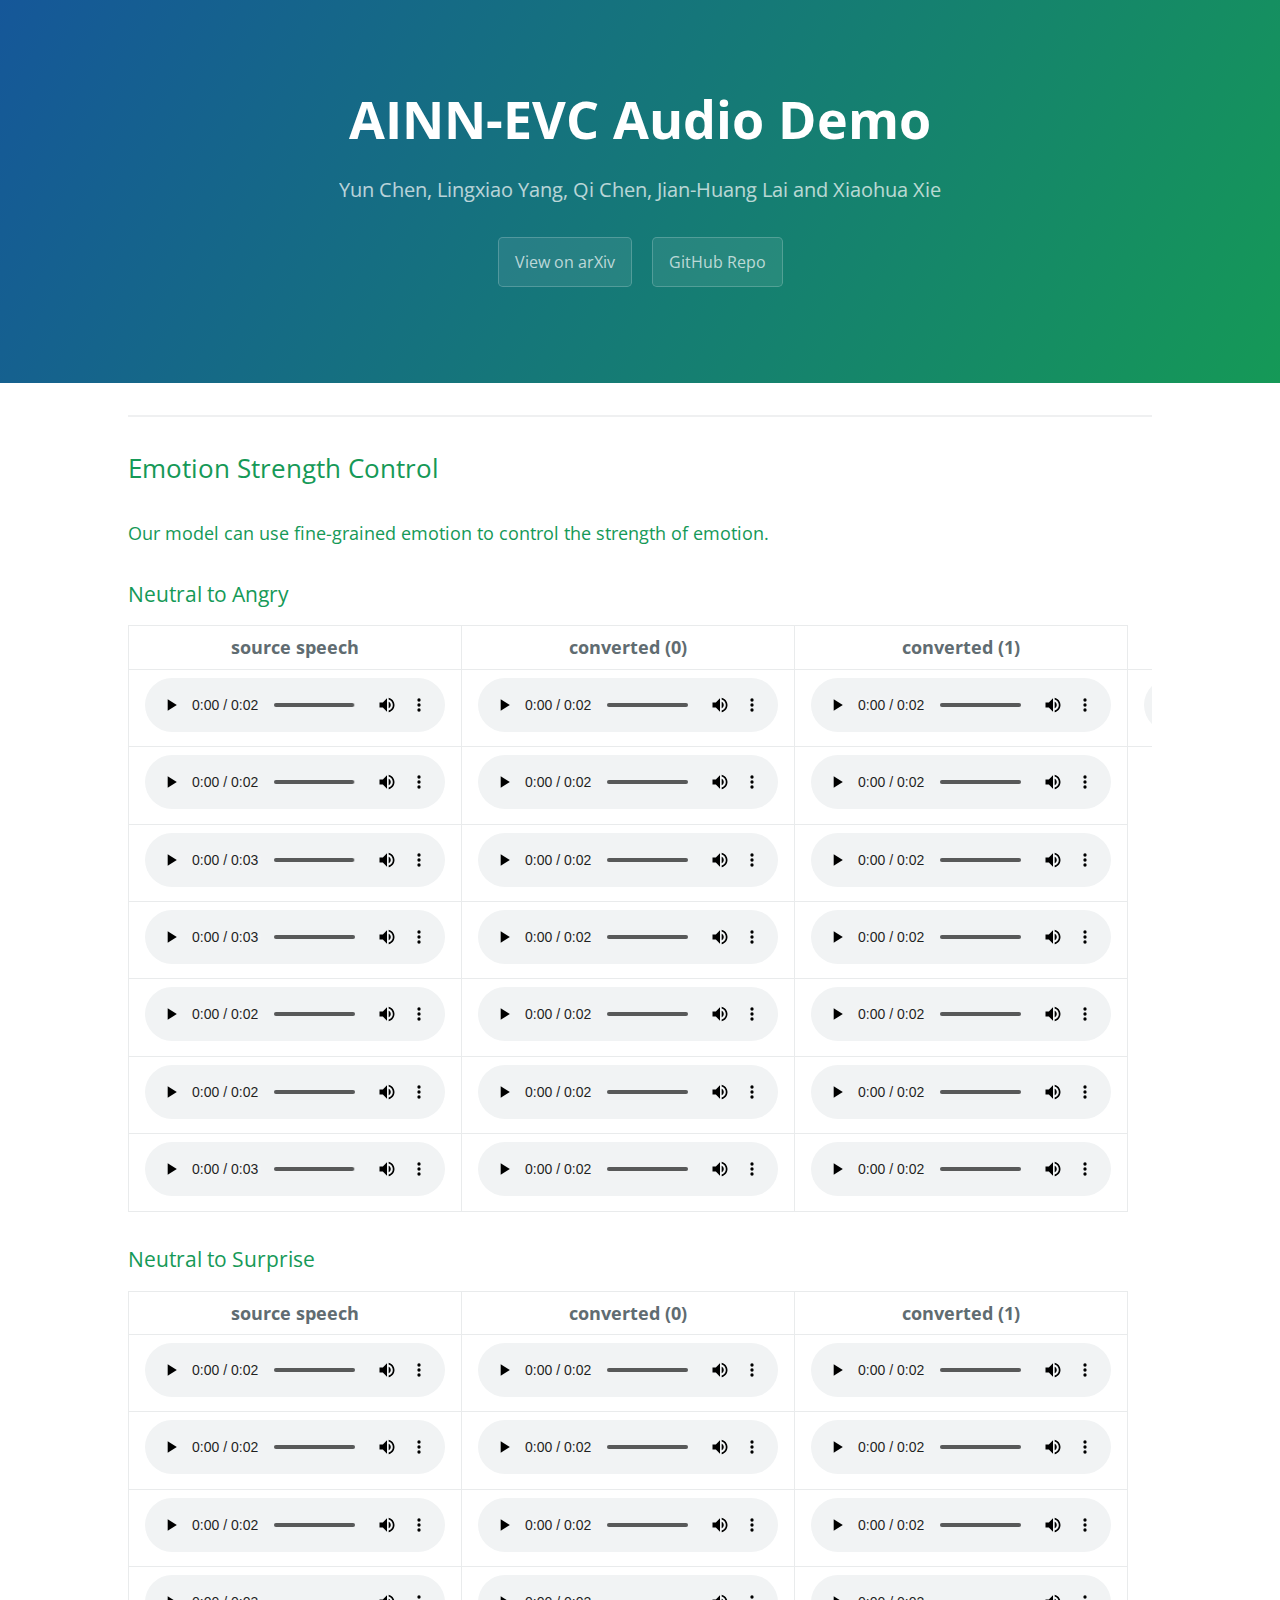
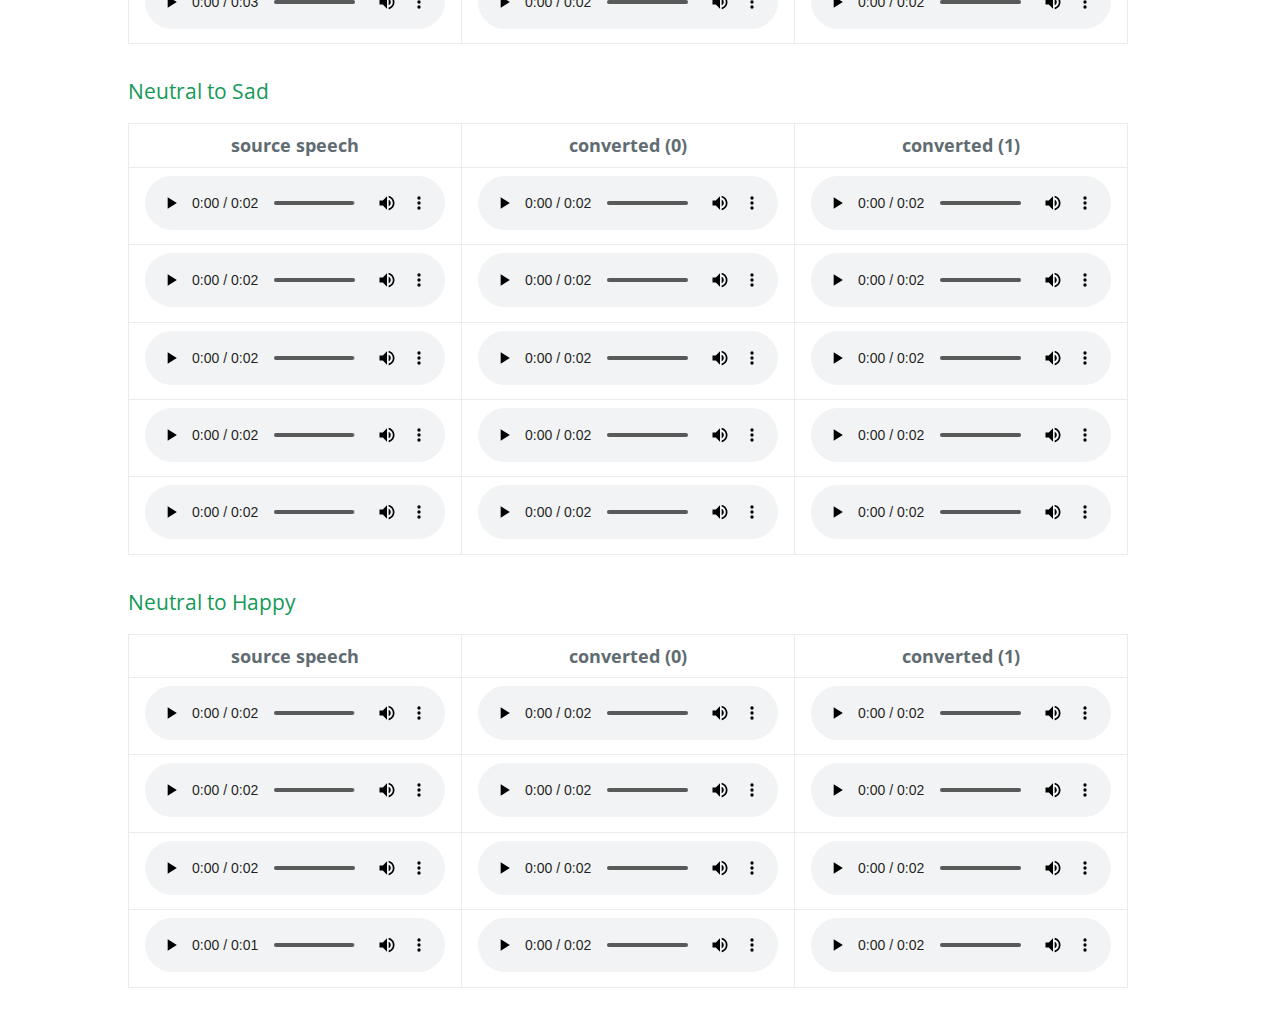
==== index.html @ d30c0eed "Rename index3.html to index.html" ====
<!DOCTYPE html>
<html lang="en-US">
  <head>

    
    <meta charset="UTF-8">

<!-- Begin Jekyll SEO tag v2.7.1 -->
<title>AINN | AINN Audio Demo</title>
<meta name="generator" content="Jekyll v3.9.0" />
<meta property="og:title" content="Attention-based Interactive Disentangling Network for Instance-level Emotional Voice Conversion
Track Name" />
<meta property="og:locale" content="en_US" />
<meta name="description" content="Yun Chen, Lingxiao Yang, Qi Chen, Jian-Huang Lai and Xiaohua Xie" />
<meta property="og:description" content="Yun Chen, Lingxiao Yang, Qi Chen, Jian-Huang Lai and Xiaohua Xie" />
<link rel="canonical" href="https://yChenN1.github.io/" />
<meta property="og:url" content="https://ychenN1/.github.io/" />
<meta property="og:site_name" content="AINN Audio Demo" />
<meta name="twitter:card" content="summary" />
<meta property="twitter:title" content="AINN" />
<script type="application/ld+json">
{"description":"Yun Chen, Lingxiao Yang, Qi Chen, Jian-Huang Lai and Xiaohua Xie","url":"https://yChenN1.github.io/","@type":"WebSite","headline":"AINN","name":"AINN Audio Demo","@context":"https://schema.org"}</script>
<!-- End Jekyll SEO tag -->

    <link rel="preconnect" href="https://fonts.gstatic.com">
    <link rel="preload" href="https://fonts.googleapis.com/css?family=Open+Sans:400,700&display=swap" as="style" type="text/css" crossorigin>
    <meta name="viewport" content="width=device-width, initial-scale=1">
    <meta name="theme-color" content="#157878">
    <meta name="apple-mobile-web-app-status-bar-style" content="black-translucent">
    <link rel="stylesheet" href="./assets/css/style.css">
  </head>
  <body>
    <header class="page-header" role="banner">
      <h1 class="project-name">AINN-EVC Audio Demo</h1>
      <h2 class="project-tagline">Yun Chen, Lingxiao Yang, Qi Chen, Jian-Huang Lai and Xiaohua Xie</h2>
        <a class="btn">View on arXiv</a>
<!--         <a href="https://arxiv.org/abs/2107.10394" class="btn">View on arXiv</a> -->
        <a class="btn">GitHub Repo</a>
<!--         <a href="https://github.com/yl4579/StarGANv2-VC" class="btn">GitHub Repo</a> -->
    </header>

    
    <main id="content" class="main-content" role="main">

<!-- <h2 id="vctk-dataset">Abstract</h2>
<p style="text-align:justify;">Emotional Voice Conversion aims to manipulate a speech
  according to a given emotion while preserving non-emotion
  components. Existing approaches cannot well express finegrained
  emotional attributes. In this paper, we propose an
  Attention-based Interactive diseNtangling Network (AINN)
  that leverages instance-wise emotional knowledge for voice
  conversion. To effectively train our network, a two-stage
  pipeline is proposed. In Stage I, we introduce inter-speech
  contrastive learning and intra-speech disentanglement learning
  to better separate emotion and content. In Stage II, we
  propose to regularize the conversion with a multi-view consistency
  mechanism. This technique helps us generate more
  fine-grained emotion and maintain speech content. Extensive
  experiments show that our AINN outperforms state-of-thearts
  in both objective and subjective metrics. Our code will
  be available.
</p> -->

<hr />

    <!-- <h1 id="starganv2-vc">AINN-EVC</h1> -->
<!-- <h2 id='vctk-dataset'> Model Architecture </h2>

<p style="text-align: center;">
<img src="./images/model.png" width="1200">
</p> -->





<h2>Emotion Strength Control</h2>
<h4>Our model can use fine-grained emotion to control the strength of emotion. </h4>

<h3 id="female-to-female">Neutral to Angry</h3>

<table>
    <thead>
      <tr>
        <th style="text-align: center">source speech</th>
        <th style="text-align: center">converted (0)</th>
        <th style="text-align: center">converted (1)</th>
      </tr>
    </thead>
    <tbody>
  
        <!-- <tr>
            <th style="text-align: center"> </th>
            <th style="text-align: center">weak</th>
            <th style="text-align: center">strong</strong></th>
        </tr>
       -->
        <!-- first group -->
        <tr>
            <td style="text-align: center"><audio controls="controls">  <source type="audio/wav" src="./audios/source/0015_000025.wav">&lt;/source&gt; </audio></td>
            <td style="text-align: center"><audio controls="controls">  <source type="audio/wav" src="./audios/strength/0015_000025_0015_000390_neu2ang.wav" />&lt;/source&gt; </audio></td>           
            <td style="text-align: center"><audio controls="controls">  <source type="audio/wav" src="./audios/strength/0015_000025_0015_000396_neu2ang.wav" />&lt;/source&gt; </audio></td>
            <td style="text-align: center"><audio controls="controls">  <source type="audio/wav" src="./audios/strength/0015_000025_0015_000397_neu2ang.wav" />&lt;/source&gt; </audio></td>
        </tr>
 

        <!-- second group --> 

        <tr>
            <td style="text-align: center"><audio controls="controls">  <source type="audio/wav" src="./audios/source/0015_000030.wav" />&lt;/source&gt; </audio></td>
            <td style="text-align: center"><audio controls="controls">  <source type="audio/wav" src="./audios/strength/0015_000030_0015_000397_neu2ang.wav" />&lt;/source&gt; </audio></td>
            <td style="text-align: center"><audio controls="controls">  <source type="audio/wav" src="./audios/strength/0015_000030_0015_000399_neu2ang.wav" />&lt;/source&gt; </audio></td>
        </tr>
       
        <!-- third group  -->
        <tr>
            <td style="text-align: center"><audio controls="controls">  <source type="audio/wav" src="./audios/source/0015_000048.wav" />&lt;/source&gt; </audio></td>
            <td style="text-align: center"><audio controls="controls">  <source type="audio/wav" src="./audios/strength/0015_000048_0015_000398_neu2ang.wav" />&lt;/source&gt; </audio></td>
            <td style="text-align: center"><audio controls="controls">  <source type="audio/wav" src="./audios/strength/0015_000048_0015_000399_neu2ang.wav" />&lt;/source&gt; </audio></td>
        </tr>

        <!-- 4th group -->
        <tr>
            <td style="text-align: center"><audio controls="controls">  <source type="audio/wav" src="./audios/source/0015_000045.wav" />&lt;/source&gt; </audio></td>
            <td style="text-align: center"><audio controls="controls">  <source type="audio/wav" src="./audios/strength/0015_000045_0015_000378_neu2ang.wav" />&lt;/source&gt; </audio></td>
            <td style="text-align: center"><audio controls="controls">  <source type="audio/wav" src="./audios/strength/0015_000045_0015_000390_neu2ang.wav" />&lt;/source&gt; </audio></td>
        
        </tr>

        <!-- 5th group -->
        <tr>
            <td style="text-align: center"><audio controls="controls">  <source type="audio/wav" src="./audios/source/0012_000048.wav" />&lt;/source&gt; </audio></td>
            <td style="text-align: center"><audio controls="controls">  <source type="audio/wav" src="./audios/strength/0012_000048_0012_000373_neu2ang.wav" />&lt;/source&gt; </audio></td>
            <td style="text-align: center"><audio controls="controls">  <source type="audio/wav" src="./audios/strength/0012_000048_0012_000387_neu2ang.wav" />&lt;/source&gt; </audio></td>
        </tr>

        <!-- 6th group -->
        <tr>
            <td style="text-align: center"><audio controls="controls">  <source type="audio/wav" src="./audios/source/0013_000027.wav" />&lt;/source&gt; </audio></td>
            <td style="text-align: center"><audio controls="controls">  <source type="audio/wav" src="./audios/strength/0013_000027_0013_000383_neu2ang.wav" />&lt;/source&gt; </audio></td>
            <td style="text-align: center"><audio controls="controls">  <source type="audio/wav" src="./audios/strength/0013_000027_0013_000387_neu2ang.wav" />&lt;/source&gt; </audio></td>
        </tr>
        
        <!-- 7th group -->
        <tr>
            <td style="text-align: center"><audio controls="controls">  <source type="audio/wav" src="./audios/source/0013_000045.wav" />&lt;/source&gt; </audio></td>
            <td style="text-align: center"><audio controls="controls">  <source type="audio/wav" src="./audios/strength/0013_000045_0013_000372_neu2ang.wav" />&lt;/source&gt; </audio></td>
            <td style="text-align: center"><audio controls="controls">  <source type="audio/wav" src="./audios/strength/0013_000045_0013_000387_neu2ang.wav" />&lt;/source&gt; </audio></td>
        </tr>
  
       
    </tbody>
  </table>
  
  
  
<h3 id="female-to-female">Neutral to Surprise</h3>

  <table>
    <thead>
      <tr>
        <th style="text-align: center">source speech</th>
        <th style="text-align: center">converted (0)</th>
        <th style="text-align: center">converted (1)</th>
      </tr>
    </thead>
    <tbody>
  
        <!-- <tr>
            <th style="text-align: center"> </th>
            <th style="text-align: center">weak</th>
            <th style="text-align: center">strong</strong></th>
        </tr>
   -->
        <!-- first group -->
        <tr>
            <td style="text-align: center"><audio controls="controls">  <source type="audio/wav" src="./audios/source/0017_000030.wav" />&lt;/source&gt; </audio></td>
            <td style="text-align: center"><audio controls="controls">  <source type="audio/wav" src="./audios/strength/0017_000030_0017_001423_neu2sup.wav" />&lt;/source&gt; </audio></td>
            <td style="text-align: center"><audio controls="controls">  <source type="audio/wav" src="./audios/strength/0017_000030_0017_001447_neu2sup.wav" />&lt;/source&gt; </audio></td>
        </tr>

        <!-- second group -->
        
        <tr>
            <td style="text-align: center"><audio controls="controls">  <source type="audio/wav" src="./audios/source/0011_000036.wav" />&lt;/source&gt; </audio></td>
            <td style="text-align: center"><audio controls="controls">  <source type="audio/wav" src="./audios/strength/0011_000036_0011_001421_neu2sup.wav" />&lt;/source&gt; </audio></td>
            <td style="text-align: center"><audio controls="controls">  <source type="audio/wav" src="./audios/strength/0011_000036_0011_001424_neu2sup.wav" />&lt;/source&gt; </audio></td>
        </tr>
        
        <!-- third group -->
        <tr>
            <td style="text-align: center"><audio controls="controls">  <source type="audio/wav" src="./audios/source/0011_000049.wav" />&lt;/source&gt; </audio></td>
            <td style="text-align: center"><audio controls="controls">  <source type="audio/wav" src="./audios/strength/0011_000049_0011_001421_neu2sup.wav" />&lt;/source&gt; </audio></td>
            <td style="text-align: center"><audio controls="controls">  <source type="audio/wav" src="./audios/strength/0011_000049_0011_001449_neu2sup.wav" />&lt;/source&gt; </audio></td>
        </tr>

        <!-- 4th group -->
        <tr>
            <td style="text-align: center"><audio controls="controls">  <source type="audio/wav" src="./audios/source/0014_000024.wav" />&lt;/source&gt; </audio></td>
            <td style="text-align: center"><audio controls="controls">  <source type="audio/wav" src="./audios/strength/0014_000024_0014_001435_neu2sup.wav" />&lt;/source&gt; </audio></td>
            <td style="text-align: center"><audio controls="controls">  <source type="audio/wav" src="./audios/strength/0014_000024_0014_001436_neu2sup.wav" />&lt;/source&gt; </audio></td>
        </tr>
  

    </tbody>
  </table>
  
  
<h3 id="female-to-female">Neutral to Sad</h3>

<table>
  <thead>
    <tr>
      <th style="text-align: center">source speech</th>
      <th style="text-align: center">converted (0)</th>
      <th style="text-align: center">converted (1)</th>
    </tr>
  </thead>
  <tbody>

    <!-- <tr>
        <th style="text-align: center"> </th>
        <th style="text-align: center">weak</th>
        <th style="text-align: center">strong</strong></th>
    </tr> -->

    <!-- first group -->
    <tr>
        <td style="text-align: center"><audio controls="controls">  <source type="audio/wav" src="./audios/source/0015_000025.wav" />&lt;/source&gt; </audio></td>
        <td style="text-align: center"><audio controls="controls">  <source type="audio/wav" src="./audios/strength/0015_000025_0015_001100_neu2sad.wav" />&lt;/source&gt; </audio></td>
        <td style="text-align: center"><audio controls="controls">  <source type="audio/wav" src="./audios/strength/0015_000025_0015_001082_neu2sad.wav" />&lt;/source&gt; </audio></td>
    </tr>

  
    <!-- second group -->
    <tr>
        <td style="text-align: center"><audio controls="controls">  <source type="audio/wav" src="./audios/source/0019_000046.wav" />&lt;/source&gt; </audio></td>
        <td style="text-align: center"><audio controls="controls">  <source type="audio/wav" src="./audios/strength/0019_000046_0019_001071_neu2sad.wav" />&lt;/source&gt; </audio></td>
        <td style="text-align: center"><audio controls="controls">  <source type="audio/wav" src="./audios/strength/0019_000046_0019_001097_neu2sad.wav" />&lt;/source&gt; </audio></td>
    </tr>
    
    <!-- third group -->
    <tr>
        <td style="text-align: center"><audio controls="controls">  <source type="audio/wav" src="./audios/source/0020_000038.wav" />&lt;/source&gt; </audio></td>
        <td style="text-align: center"><audio controls="controls">  <source type="audio/wav" src="./audios/strength/0020_000038_0020_001085_neu2sad.wav" />&lt;/source&gt; </audio></td>
        <td style="text-align: center"><audio controls="controls">  <source type="audio/wav" src="./audios/strength/0020_000038_0020_001099_neu2sad.wav" />&lt;/source&gt; </audio></td>
    </tr>

    <!-- 4th group -->
    <tr>
        <td style="text-align: center"><audio controls="controls">  <source type="audio/wav" src="./audios/source/0012_000049.wav" />&lt;/source&gt; </audio></td>
        <td style="text-align: center"><audio controls="controls">  <source type="audio/wav" src="./audios/strength/0012_000049_0012_001084_neu2sad.wav" />&lt;/source&gt; </audio></td>
        <td style="text-align: center"><audio controls="controls">  <source type="audio/wav" src="./audios/strength/0012_000049_0012_001094_neu2sad.wav" />&lt;/source&gt; </audio></td>
    </tr>

    <!-- 5th group -->
    <tr>
        <td style="text-align: center"><audio controls="controls">  <source type="audio/wav" src="./audios/source/0014_000030.wav" />&lt;/source&gt; </audio></td>
        <td style="text-align: center"><audio controls="controls">  <source type="audio/wav" src="./audios/strength/0014_000030_0014_001072_neu2sad.wav" />&lt;/source&gt; </audio></td>
        <td style="text-align: center"><audio controls="controls">  <source type="audio/wav" src="./audios/strength/0014_000030_0014_001093_neu2sad.wav" />&lt;/source&gt; </audio></td>
    </tr>


  </tbody>
</table>

<h3 id="female-to-female">Neutral to Happy</h3>

<table>
    <thead>
      <tr>
        <th style="text-align: center">source speech</th>
        <th style="text-align: center">converted (0)</th>
        <th style="text-align: center">converted (1)</th>
      </tr>
    </thead>
    <tbody>
  
        <!-- <tr>
            <th style="text-align: center"> </th>
            <th style="text-align: center">weak</th>
            <th style="text-align: center">strong</strong></th>
        </tr>
   -->
        
        <!-- first group -->
      
        <tr>
            <td style="text-align: center"><audio controls="controls">  <source type="audio/wav" src="./audios/source/0018_000025.wav" />&lt;/source&gt; </audio></td>
            <td style="text-align: center"><audio controls="controls">  <source type="audio/wav" src="./audios/strength/0018_000025_0018_000729_neu2hap.wav" />&lt;/source&gt; </audio></td>
            <td style="text-align: center"><audio controls="controls">  <source type="audio/wav" src="./audios/strength/0018_000025_0018_000748_neu2hap.wav" />&lt;/source&gt; </audio></td>
        </tr>
  
      <!-- second group -->
      <tr>
        <td style="text-align: center"><audio controls="controls">  <source type="audio/wav" src="./audios/source/0011_000021.wav" />&lt;/source&gt; </audio></td>
        <td style="text-align: center"><audio controls="controls">  <source type="audio/wav" src="./audios/strength/0011_000021_0011_000723_neu2hap.wav" />&lt;/source&gt; </audio></td>
        <td style="text-align: center"><audio controls="controls">  <source type="audio/wav" src="./audios/strength/0011_000021_0011_000738_neu2hap.wav" />&lt;/source&gt; </audio></td>
        </tr>

        <!-- third group -->
        <tr>
            <td style="text-align: center"><audio controls="controls">  <source type="audio/wav" src="./audios/source/0011_000039.wav" />&lt;/source&gt; </audio></td>
            <td style="text-align: center"><audio controls="controls">  <source type="audio/wav" src="./audios/strength/0011_000039_0011_000735_neu2hap.wav" />&lt;/source&gt; </audio></td>
            <td style="text-align: center"><audio controls="controls">  <source type="audio/wav" src="./audios/strength/0011_000039_0011_000749_neu2hap.wav" />&lt;/source&gt; </audio></td>
        </tr>

        <!-- 4th group -->
        <tr>
            <td style="text-align: center"><audio controls="controls">  <source type="audio/wav" src="./audios/source/0012_000041.wav" />&lt;/source&gt; </audio></td>
            <td style="text-align: center"><audio controls="controls">  <source type="audio/wav" src="./audios/strength/0012_000041_0012_000725_neu2hap.wav" />&lt;/source&gt; </audio></td>
            <td style="text-align: center"><audio controls="controls">  <source type="audio/wav" src="./audios/strength/0012_000041_0012_000745_neu2hap.wav" />&lt;/source&gt; </audio></td>
        </tr>
  

  
    </tbody>
  </table>
---- assets/css/style.css ----
/*! normalize.css v3.0.2 | MIT License | git.io/normalize */@import url("https://fonts.googleapis.com/css?family=Open+Sans:400,700&display=swap");
html{font-family:sans-serif;-ms-text-size-adjust:100%;-webkit-text-size-adjust:100%}body{margin:0}article,aside,details,figcaption,figure,footer,header,hgroup,main,menu,nav,section,summary{display:block}audio,canvas,progress,video{display:inline-block;vertical-align:baseline}audio:not([controls]){display:none;height:0}[hidden],template{display:none}a{background-color:transparent}a:active,a:hover{outline:0}abbr[title]{border-bottom:1px dotted}b,strong{font-weight:bold}dfn{font-style:italic}h1{font-size:2em;margin:0.67em 0}mark{background:#ff0;color:#000}small{font-size:80%}sub,sup{font-size:75%;line-height:0;position:relative;vertical-align:baseline}sup{top:-0.5em}sub{bottom:-0.25em}img{border:0}svg:not(:root){overflow:hidden}figure{margin:1em 40px}hr{box-sizing:content-box;height:0}pre{overflow:auto}code,kbd,pre,samp{font-family:monospace, monospace;font-size:1em}button,input,optgroup,select,textarea{color:inherit;font:inherit;margin:0}button{overflow:visible}button,select{text-transform:none}button,html input[type="button"],input[type="reset"],input[type="submit"]{-webkit-appearance:button;cursor:pointer}button[disabled],html input[disabled]{cursor:default}button::-moz-focus-inner,input::-moz-focus-inner{border:0;padding:0}input{line-height:normal}input[type="checkbox"],input[type="radio"]{box-sizing:border-box;padding:0}input[type="number"]::-webkit-inner-spin-button,input[type="number"]::-webkit-outer-spin-button{height:auto}input[type="search"]{-webkit-appearance:textfield;box-sizing:content-box}input[type="search"]::-webkit-search-cancel-button,input[type="search"]::-webkit-search-decoration{-webkit-appearance:none}fieldset{border:1px solid #c0c0c0;margin:0 2px;padding:0.35em 0.625em 0.75em}legend{border:0;padding:0}textarea{overflow:auto}optgroup{font-weight:bold}table{border-collapse:collapse;border-spacing:0}td,th{padding:0}.highlight table td{padding:5px}.highlight table pre{margin:0}.highlight .cm{color:#999988;font-style:italic}.highlight .cp{color:#999999;font-weight:bold}.highlight .c1{color:#999988;font-style:italic}.highlight .cs{color:#999999;font-weight:bold;font-style:italic}.highlight .c,.highlight .cd{color:#999988;font-style:italic}.highlight .err{color:#a61717;background-color:#e3d2d2}.highlight .gd{color:#000000;background-color:#ffdddd}.highlight .ge{color:#000000;font-style:italic}.highlight .gr{color:#aa0000}.highlight .gh{color:#999999}.highlight .gi{color:#000000;background-color:#ddffdd}.highlight .go{color:#888888}.highlight .gp{color:#555555}.highlight .gs{font-weight:bold}.highlight .gu{color:#aaaaaa}.highlight .gt{color:#aa0000}.highlight .kc{color:#000000;font-weight:bold}.highlight .kd{color:#000000;font-weight:bold}.highlight .kn{color:#000000;font-weight:bold}.highlight .kp{color:#000000;font-weight:bold}.highlight .kr{color:#000000;font-weight:bold}.highlight .kt{color:#445588;font-weight:bold}.highlight .k,.highlight .kv{color:#000000;font-weight:bold}.highlight .mf{color:#009999}.highlight .mh{color:#009999}.highlight .il{color:#009999}.highlight .mi{color:#009999}.highlight .mo{color:#009999}.highlight .m,.highlight .mb,.highlight .mx{color:#009999}.highlight .sb{color:#d14}.highlight .sc{color:#d14}.highlight .sd{color:#d14}.highlight .s2{color:#d14}.highlight .se{color:#d14}.highlight .sh{color:#d14}.highlight .si{color:#d14}.highlight .sx{color:#d14}.highlight .sr{color:#009926}.highlight .s1{color:#d14}.highlight .ss{color:#990073}.highlight .s{color:#d14}.highlight .na{color:#008080}.highlight .bp{color:#999999}.highlight .nb{color:#0086B3}.highlight .nc{color:#445588;font-weight:bold}.highlight .no{color:#008080}.highlight .nd{color:#3c5d5d;font-weight:bold}.highlight .ni{color:#800080}.highlight .ne{color:#990000;font-weight:bold}.highlight .nf{color:#990000;font-weight:bold}.highlight .nl{color:#990000;font-weight:bold}.highlight .nn{color:#555555}.highlight .nt{color:#000080}.highlight .vc{color:#008080}.highlight .vg{color:#008080}.highlight .vi{color:#008080}.highlight .nv{color:#008080}.highlight .ow{color:#000000;font-weight:bold}.highlight .o{color:#000000;font-weight:bold}.highlight .w{color:#bbbbbb}.highlight{background-color:#f8f8f8}*{box-sizing:border-box}body{padding:0;margin:0;font-family:"Open Sans", "Helvetica Neue", Helvetica, Arial, sans-serif;font-size:16px;line-height:1.5;color:#606c71}#skip-to-content{height:1px;width:1px;position:absolute;overflow:hidden;top:-10px}#skip-to-content:focus{position:fixed;top:10px;left:10px;height:auto;width:auto;background:#e19447;outline:thick solid #e19447}a{color:#1e6bb8;text-decoration:none}a:hover{text-decoration:underline}.btn{display:inline-block;margin-bottom:1rem;color:rgba(255,255,255,0.7);background-color:rgba(255,255,255,0.08);border-color:rgba(255,255,255,0.2);border-style:solid;border-width:1px;border-radius:0.3rem;transition:color 0.2s, background-color 0.2s, border-color 0.2s}.btn:hover{color:rgba(255,255,255,0.8);text-decoration:none;background-color:rgba(255,255,255,0.2);border-color:rgba(255,255,255,0.3)}.btn+.btn{margin-left:1rem}@media screen and (min-width: 64em){.btn{padding:0.75rem 1rem}}@media screen and (min-width: 42em) and (max-width: 64em){.btn{padding:0.6rem 0.9rem;font-size:0.9rem}}@media screen and (max-width: 42em){.btn{display:block;width:100%;padding:0.75rem;font-size:0.9rem}.btn+.btn{margin-top:1rem;margin-left:0}}.page-header{color:#fff;text-align:center;background-color:#159957;background-image:linear-gradient(120deg, #155799, #159957)}@media screen and (min-width: 64em){.page-header{padding:5rem 6rem}}@media screen and (min-width: 42em) and (max-width: 64em){.page-header{padding:3rem 4rem}}@media screen and (max-width: 42em){.page-header{padding:2rem 1rem}}.project-name{margin-top:0;margin-bottom:0.1rem}@media screen and (min-width: 64em){.project-name{font-size:3.25rem}}@media screen and (min-width: 42em) and (max-width: 64em){.project-name{font-size:2.25rem}}@media screen and (max-width: 42em){.project-name{font-size:1.75rem}}.project-tagline{margin-bottom:2rem;font-weight:normal;opacity:0.7}@media screen and (min-width: 64em){.project-tagline{font-size:1.25rem}}@media screen and (min-width: 42em) and (max-width: 64em){.project-tagline{font-size:1.15rem}}@media screen and (max-width: 42em){.project-tagline{font-size:1rem}}.main-content{word-wrap:break-word}.main-content :first-child{margin-top:0}@media screen and (min-width: 64em){.main-content{max-width:64rem;padding:2rem 0rem;margin:0 auto;font-size:1.1rem}}@media screen and (min-width: 42em) and (max-width: 64em){.main-content{padding:2rem 4rem;font-size:1.1rem}}@media screen and (max-width: 42em){.main-content{padding:2rem 1rem;font-size:1rem}}.main-content kbd{background-color:#fafbfc;border:1px solid #c6cbd1;border-bottom-color:#959da5;border-radius:3px;box-shadow:inset 0 -1px 0 #959da5;color:#444d56;display:inline-block;font-size:11px;line-height:10px;padding:3px 5px;vertical-align:middle}.main-content img{max-width:100%}.main-content h1,.main-content h2,.main-content h3,.main-content h4,.main-content h5,.main-content h6{margin-top:2rem;margin-bottom:1rem;font-weight:normal;color:#159957}.main-content p{margin-bottom:1em}.main-content code{padding:2px 4px;font-family:Consolas, "Liberation Mono", Menlo, Courier, monospace;font-size:0.9rem;color:#567482;background-color:#f3f6fa;border-radius:0.3rem}.main-content pre{padding:0.8rem;margin-top:0;margin-bottom:1rem;font:1rem Consolas, "Liberation Mono", Menlo, Courier, monospace;color:#567482;word-wrap:normal;background-color:#f3f6fa;border:solid 1px #dce6f0;border-radius:0.3rem}.main-content pre>code{padding:0;margin:0;font-size:0.9rem;color:#567482;word-break:normal;white-space:pre;background:transparent;border:0}.main-content .highlight{margin-bottom:1rem}.main-content .highlight pre{margin-bottom:0;word-break:normal}.main-content .highlight pre,.main-content pre{padding:0.8rem;overflow:auto;font-size:0.9rem;line-height:1.45;border-radius:0.3rem;-webkit-overflow-scrolling:touch}.main-content pre code,.main-content pre tt{display:inline;max-width:initial;padding:0;margin:0;overflow:initial;line-height:inherit;word-wrap:normal;background-color:transparent;border:0}.main-content pre code:before,.main-content pre code:after,.main-content pre tt:before,.main-content pre tt:after{content:normal}.main-content ul,.main-content ol{margin-top:0}.main-content blockquote{padding:0 1rem;margin-left:0;color:#819198;border-left:0.3rem solid #dce6f0}.main-content blockquote>:first-child{margin-top:0}.main-content blockquote>:last-child{margin-bottom:0}.main-content table{display:block;width:100%;overflow:auto;word-break:normal;word-break:keep-all;-webkit-overflow-scrolling:touch}.main-content table th{font-weight:bold}.main-content table th,.main-content table td{padding:0.5rem 1rem;border:1px solid #e9ebec}.main-content dl{padding:0}.main-content dl dt{padding:0;margin-top:1rem;font-size:1rem;font-weight:bold}.main-content dl dd{padding:0;margin-bottom:1rem}.main-content hr{height:2px;padding:0;margin:1rem 0;background-color:#eff0f1;border:0}.site-footer{padding-top:2rem;margin-top:2rem;border-top:solid 1px #eff0f1}@media screen and (min-width: 64em){.site-footer{font-size:1rem}}@media screen and (min-width: 42em) and (max-width: 64em){.site-footer{font-size:1rem}}@media screen and (max-width: 42em){.site-footer{font-size:0.9rem}}.site-footer-owner{display:block;font-weight:bold}.site-footer-credits{color:#819198}
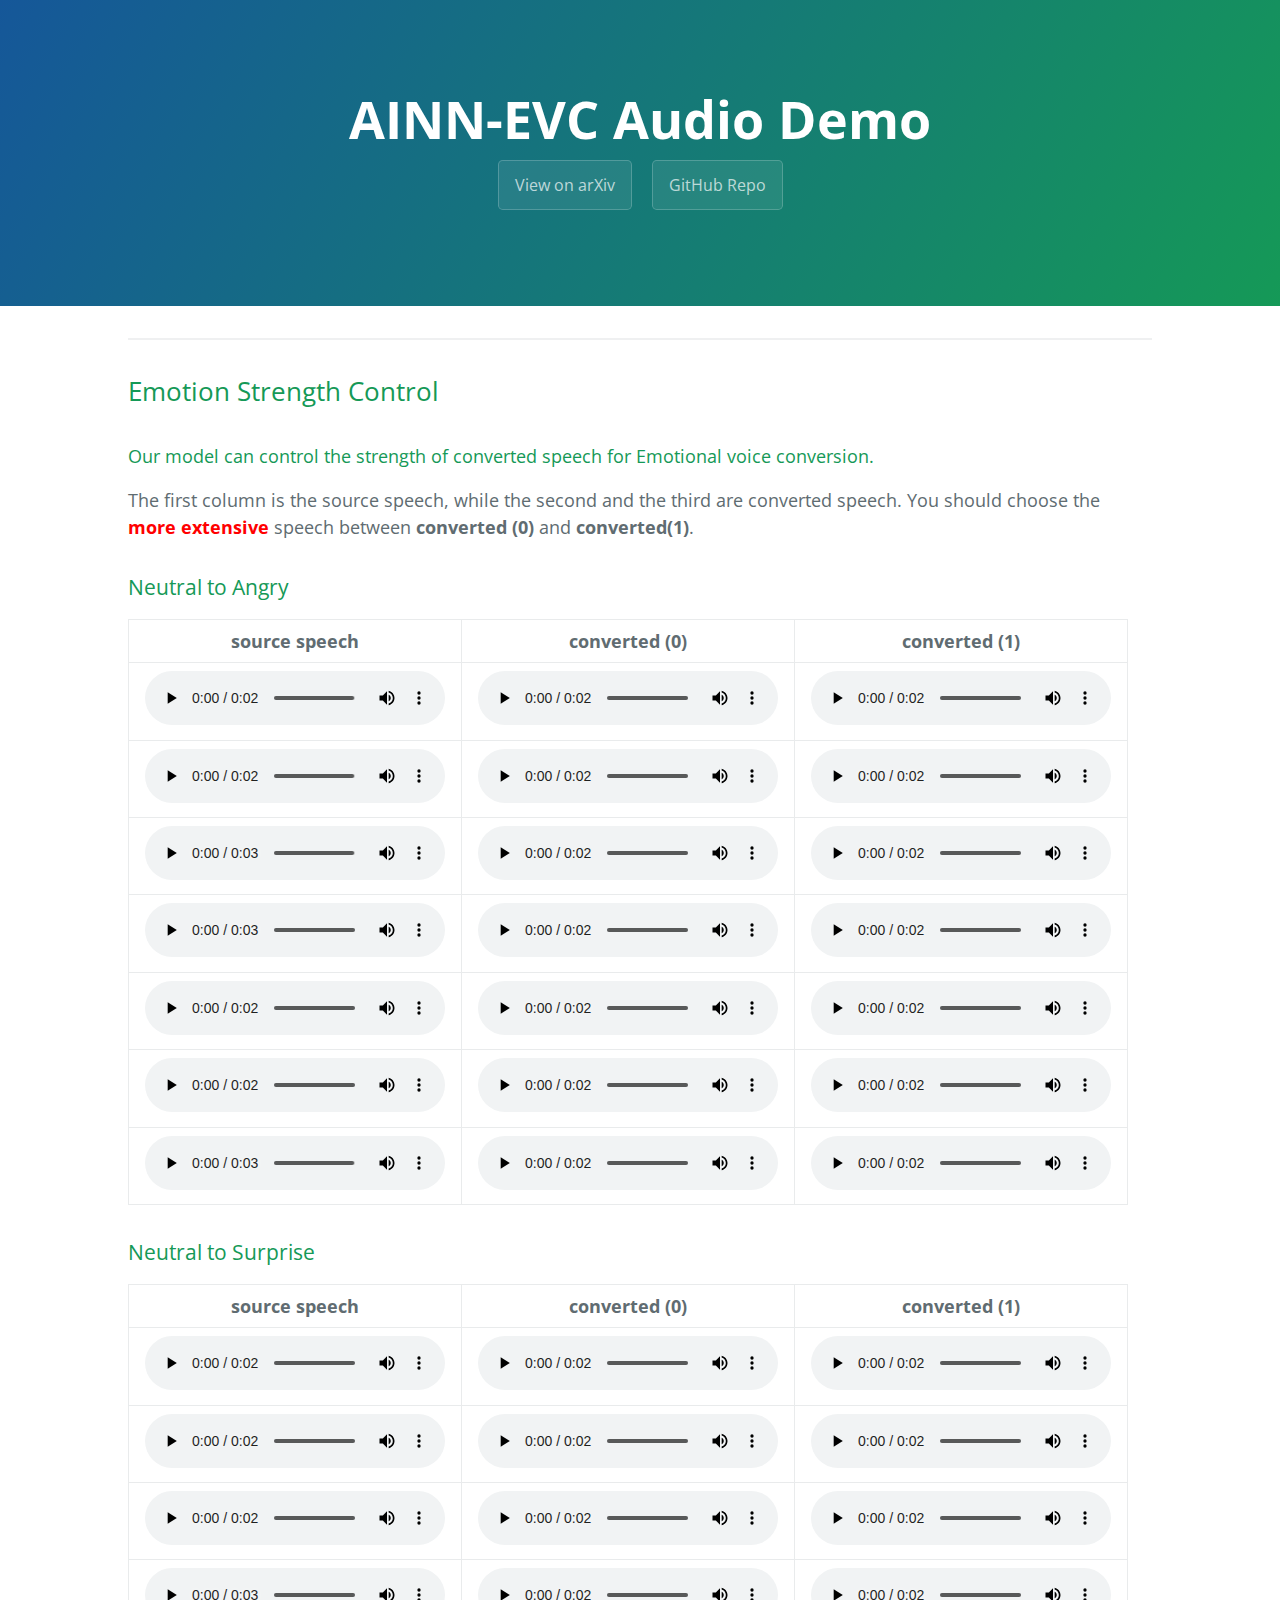
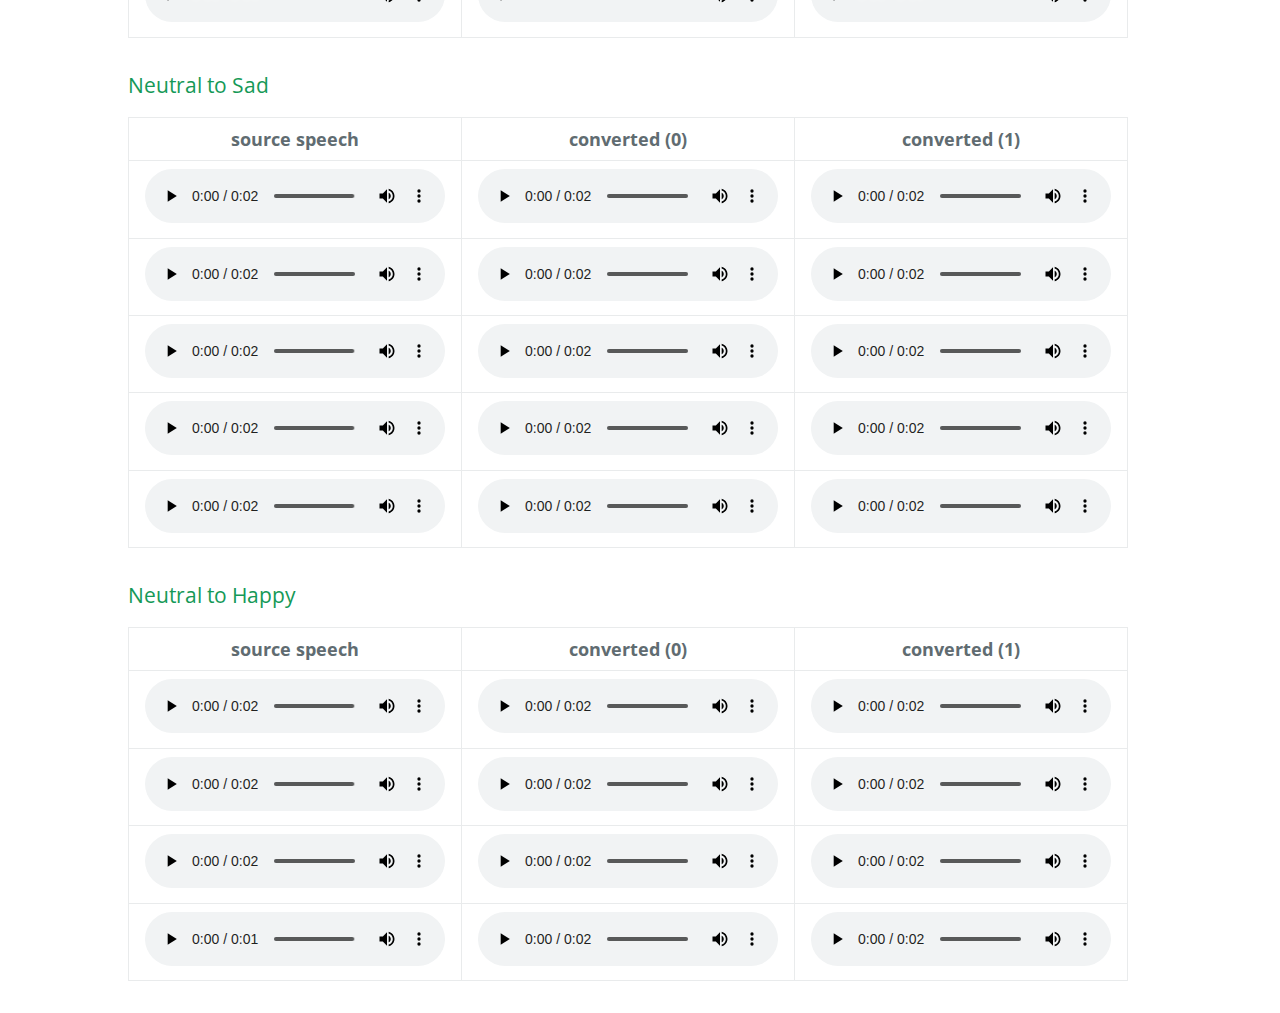
==== commit 396752b7: "Update index.html" ====
--- a/index.html
+++ b/index.html
@@ -33,7 +33,7 @@
   <body>
     <header class="page-header" role="banner">
       <h1 class="project-name">AINN-EVC Audio Demo</h1>
-      <h2 class="project-tagline">Yun Chen, Lingxiao Yang, Qi Chen, Jian-Huang Lai and Xiaohua Xie</h2>
+<!--       <h2 class="project-tagline">Yun Chen, Lingxiao Yang, Qi Chen, Jian-Huang Lai and Xiaohua Xie</h2> -->
         <a class="btn">View on arXiv</a>
 <!--         <a href="https://arxiv.org/abs/2107.10394" class="btn">View on arXiv</a> -->
         <a class="btn">GitHub Repo</a>
@@ -76,7 +76,10 @@
 
 
 <h2>Emotion Strength Control</h2>
-<h4>Our model can use fine-grained emotion to control the strength of emotion. </h4>
+<h4>Our model can control the strength of converted speech for Emotional voice conversion. </h4>
+<p>The first column is the source speech, while the second and the third are converted speech. You should choose the <font color="#FF0000"><b>more extensive</b></font> speech
+    between <b>converted (0)</b> and <b>converted(1)</b>.
+</p>
 
 <h3 id="female-to-female">Neutral to Angry</h3>
 
@@ -99,7 +102,7 @@
         <!-- first group -->
         <tr>
             <td style="text-align: center"><audio controls="controls">  <source type="audio/wav" src="./audios/source/0015_000025.wav">&lt;/source&gt; </audio></td>
-            <td style="text-align: center"><audio controls="controls">  <source type="audio/wav" src="./audios/strength/0015_000025_0015_000390_neu2ang.wav" />&lt;/source&gt; </audio></td>           
+<!--             <td style="text-align: center"><audio controls="controls">  <source type="audio/wav" src="./audios/strength/0015_000025_0015_000390_neu2ang.wav" />&lt;/source&gt; </audio></td>            -->
             <td style="text-align: center"><audio controls="controls">  <source type="audio/wav" src="./audios/strength/0015_000025_0015_000396_neu2ang.wav" />&lt;/source&gt; </audio></td>
             <td style="text-align: center"><audio controls="controls">  <source type="audio/wav" src="./audios/strength/0015_000025_0015_000397_neu2ang.wav" />&lt;/source&gt; </audio></td>
         </tr>
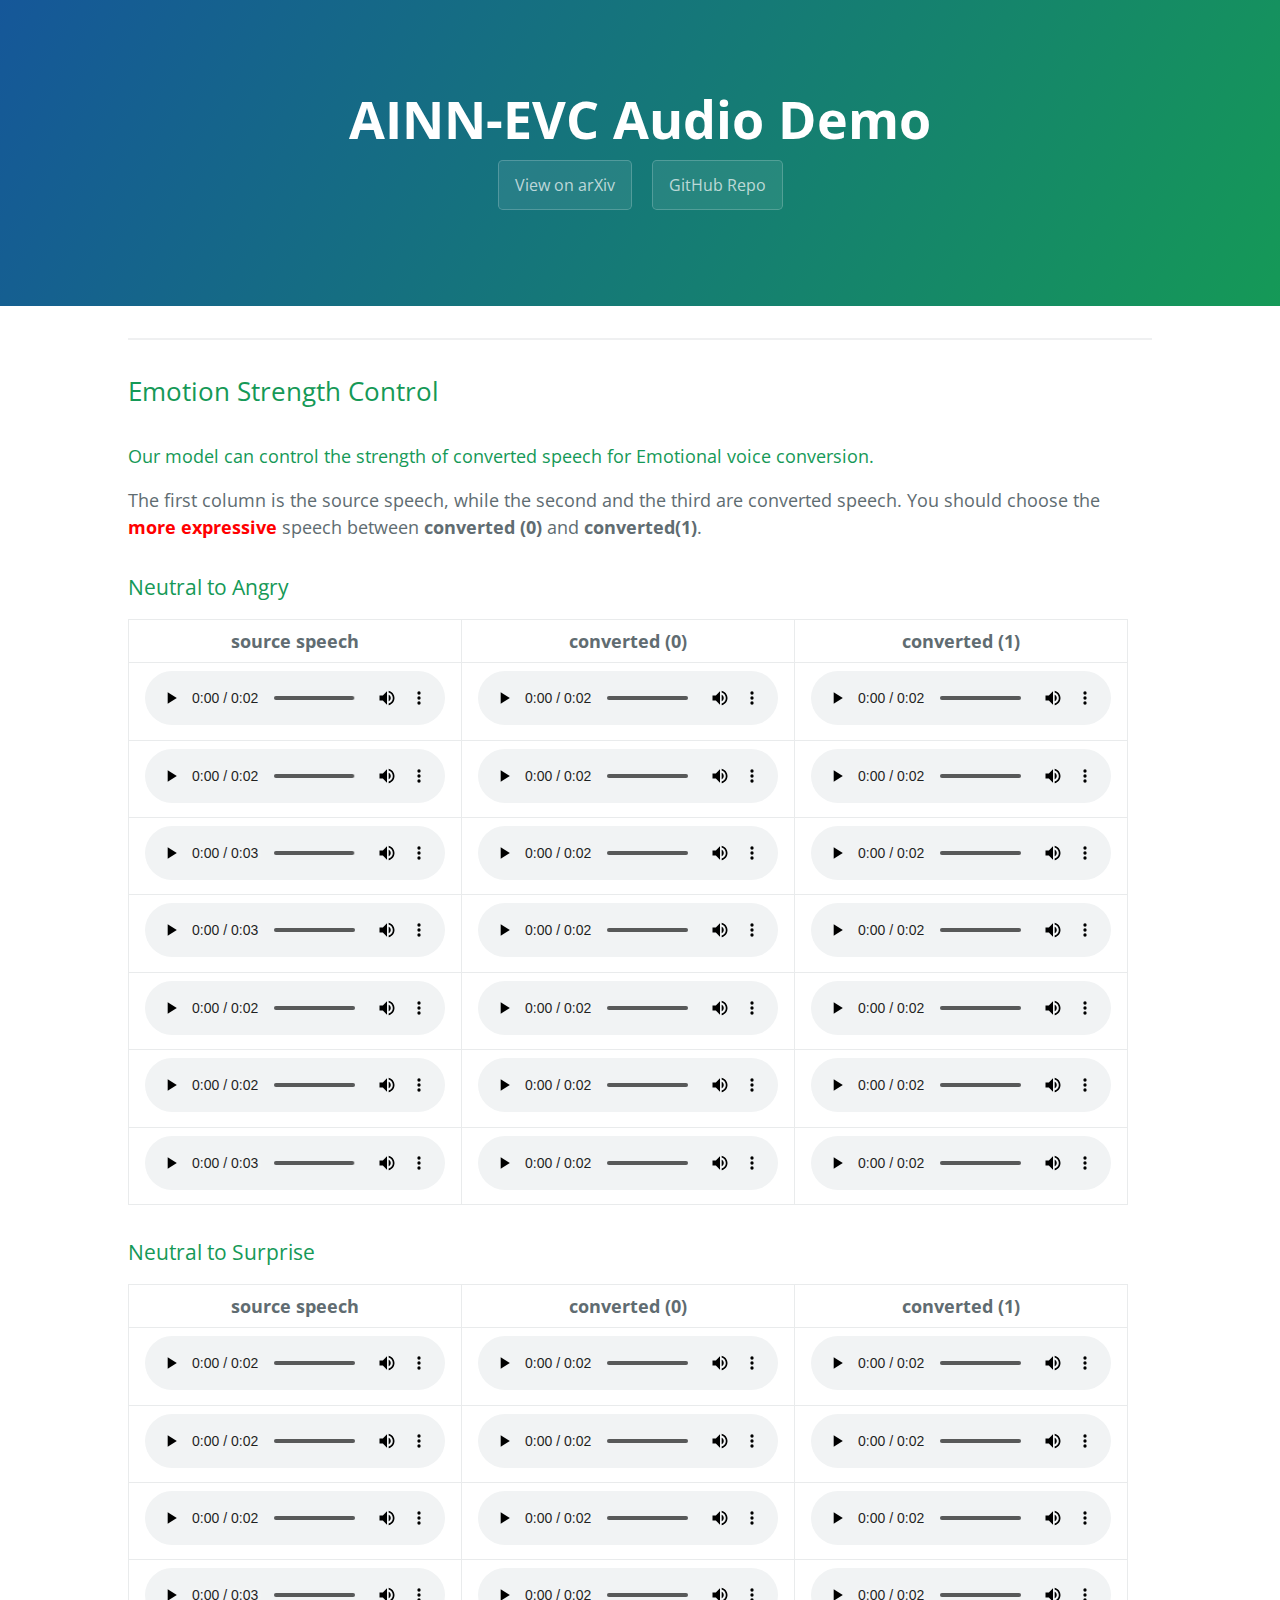
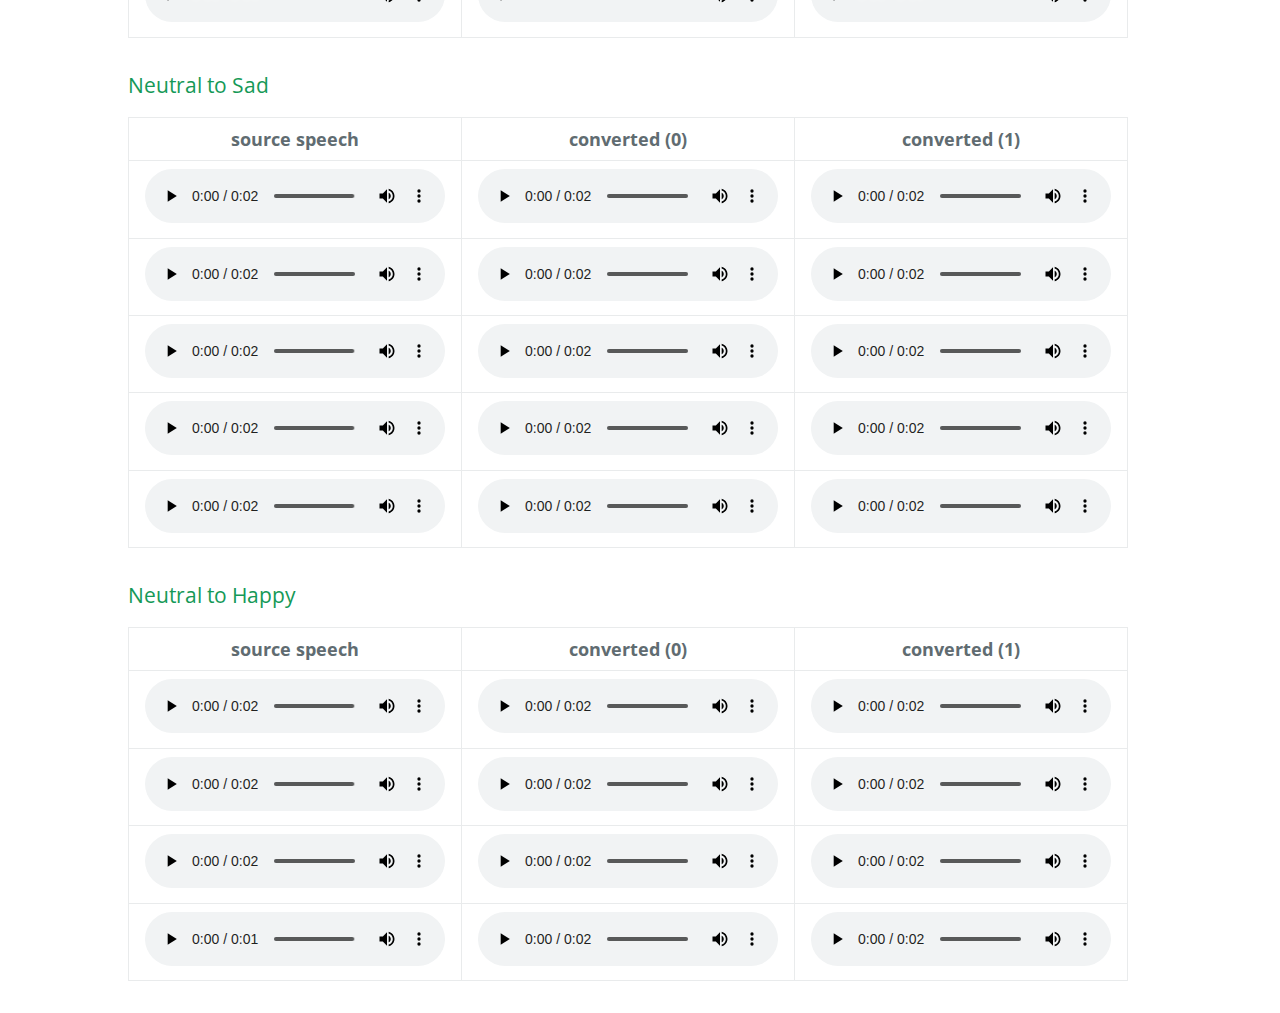
==== commit e2ac33af: "Update index.html" ====
--- a/index.html
+++ b/index.html
@@ -77,7 +77,7 @@
 
 <h2>Emotion Strength Control</h2>
 <h4>Our model can control the strength of converted speech for Emotional voice conversion. </h4>
-<p>The first column is the source speech, while the second and the third are converted speech. You should choose the <font color="#FF0000"><b>more extensive</b></font> speech
+<p>The first column is the source speech, while the second and the third are converted speech. You should choose the <font color="#FF0000"><b>more expressive</b></font> speech
     between <b>converted (0)</b> and <b>converted(1)</b>.
 </p>
 
@@ -231,8 +231,8 @@
     <!-- first group -->
     <tr>
         <td style="text-align: center"><audio controls="controls">  <source type="audio/wav" src="./audios/source/0015_000025.wav" />&lt;/source&gt; </audio></td>
+        <td style="text-align: center"><audio controls="controls">  <source type="audio/wav" src="./audios/strength/0015_000025_0015_001082_neu2sad.wav" />&lt;/source&gt; </audio></td>
         <td style="text-align: center"><audio controls="controls">  <source type="audio/wav" src="./audios/strength/0015_000025_0015_001100_neu2sad.wav" />&lt;/source&gt; </audio></td>
-        <td style="text-align: center"><audio controls="controls">  <source type="audio/wav" src="./audios/strength/0015_000025_0015_001082_neu2sad.wav" />&lt;/source&gt; </audio></td>
     </tr>
 
   
